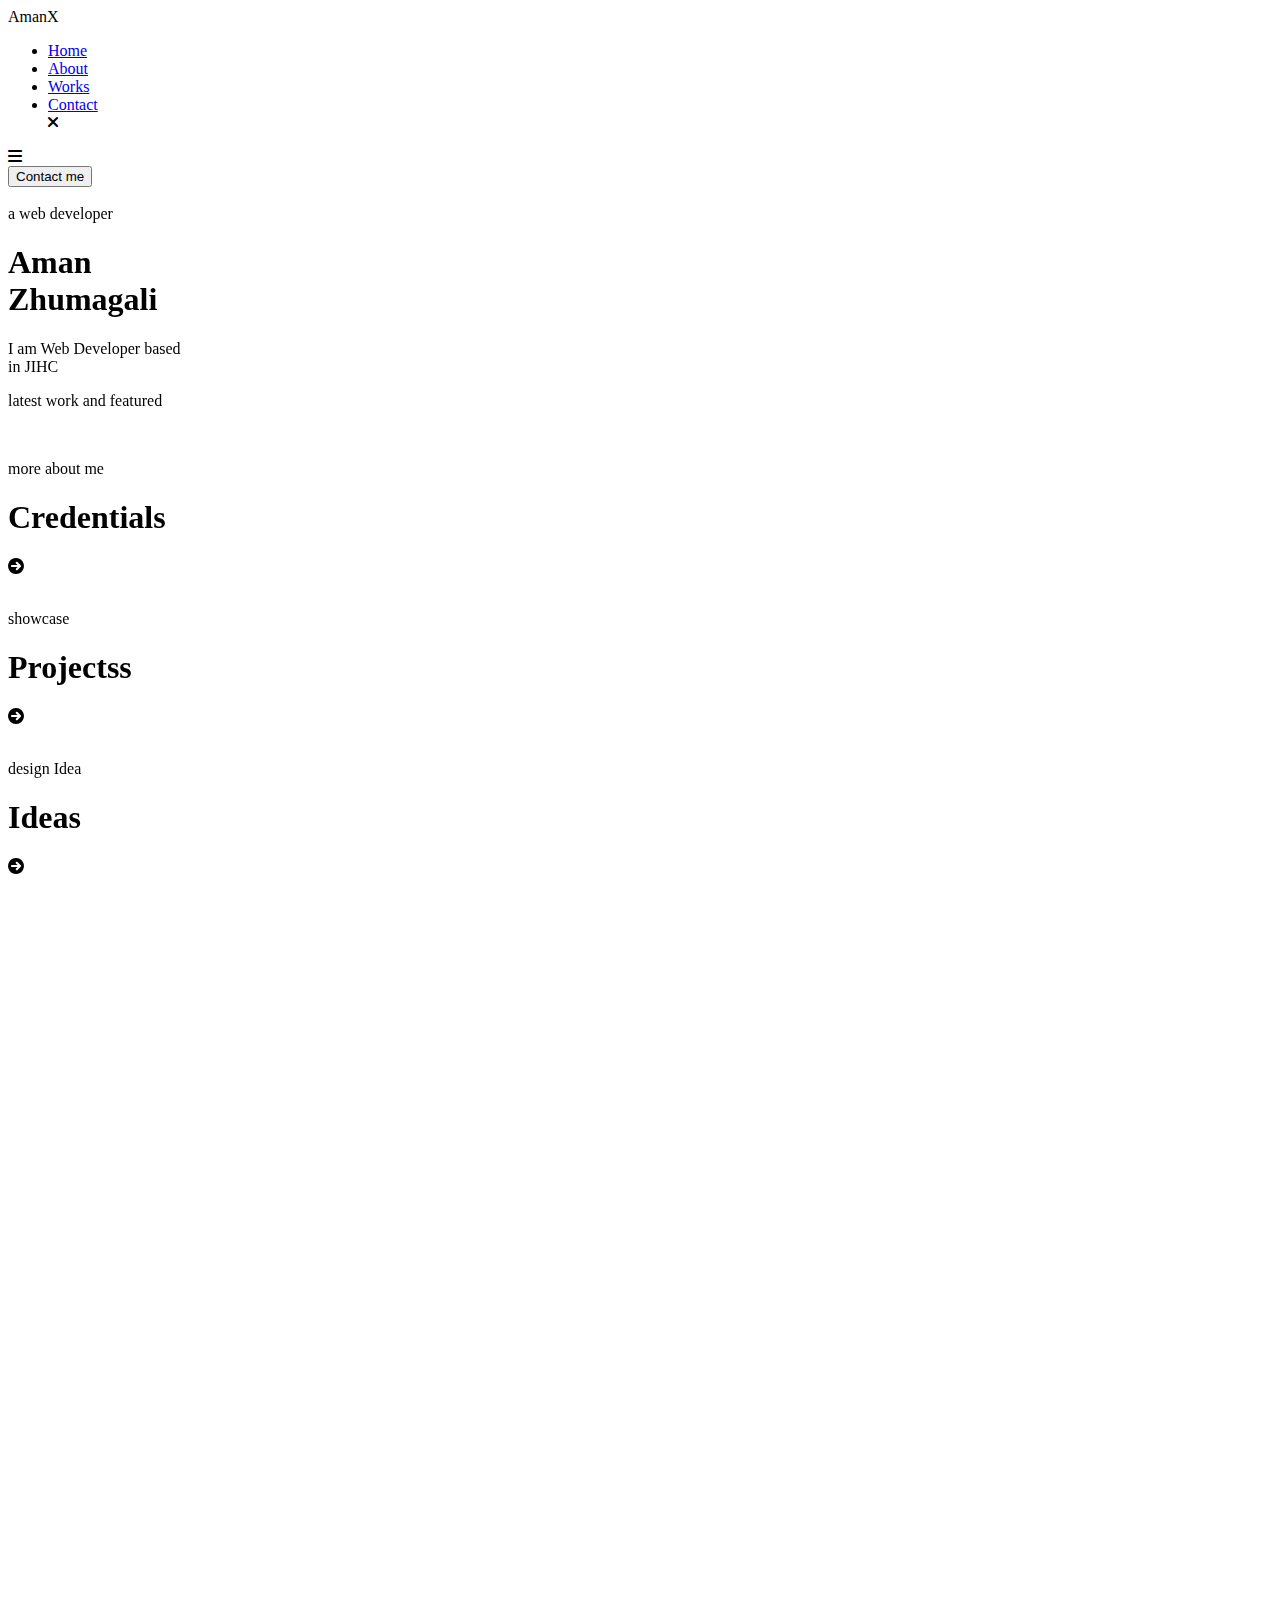
==== index.html @ b25e0215 "Resume: responcive level 3" ====
<!DOCTYPE html>
<html lang="en">

<head>
	<meta charset="UTF-8">
	<meta name="viewport" content="width=device-width, initial-scale=1.0">
	<title>Document</title>
	<link rel="stylesheet" href="../resumeWeb/style.css">
	<link rel="preconnect" href="https://fonts.googleapis.com">
	<link rel="preconnect" href="https://fonts.gstatic.com" crossorigin>
	<link
		href="https://fonts.googleapis.com/css2?family=Poppins:ital,wght@0,100;0,200;0,300;0,400;0,500;0,600;0,700;0,800;0,900;1,100;1,200;1,300;1,400;1,500;1,600;1,700;1,800;1,900&display=swap"
		rel="stylesheet">
	<link rel="stylesheet" href="https://cdnjs.cloudflare.com/ajax/libs/font-awesome/6.0.0/css/all.min.css">
	<link rel="stylesheet" href="https://unpkg.com/aos@next/dist/aos.css" />
</head>

<body>
	<header>
		<div class="head">
			<div class="container">
				<div class="con-ins">
					<div class="title">
						AmanX
					</div>
					<nav id="navbar">
						<ul id="nav">
							<li><a class="active" href="#">Home</a></li>
							<li><a href="./about.html">About</a></li>
							<li><a href="./work.html">Works</a></li>
							<li><a href="./contact.html">Contact</a></li>
							<i id="close" class="fa-solid fa-xmark"></i>
						</ul>
						<i id="bar" class="fa-solid fa-bars"></i>
					</nav>
					<div class="head-button">
						<button>Contact me</button>
					</div>
				</div>
			</div>
		</div>
	</header>
	<main>
		<div class="main-sec">
			<div class="container">
				<div class="g">
					<div class="option-grid">	
						<div class="main-grid">
							<div data-aos="zoom-in-up" data-aos-duration="2000" class="main-profile">
								<div class="profile-img"><img src="../resumeWeb/img/myresumimage.png" alt=""></div>
								<div class="profile-info">
									<span>a web developer</span>
									<h1>Aman <br> Zhumagali</h1>
									<p>I am Web Developer based <br> in JIHC</p>
								</div>
							</div>
							<div data-aos="zoom-in-up" data-aos-duration="2000" class="main-sec-grid">
								<div class="main-active">
									<p>latest work and featured</p>
								</div>
								<div class="main-project-cretate">
									<div class="cretate">
										<img src="../resumeWeb/img/kol.png" alt="">
										<div class="create-info">
											<div class="din-info-in">
												<p>more about me</p>
												<h1>Credentials</h1>
											</div>
											<div>
												<i class="fa-solid fa-circle-arrow-right"></i>
											</div>
										</div>
									</div>
									<div  class="cretate">
										<img src="https://wpriverthemes.com/gridx/wp-content/uploads/2023/04/my-works.png" alt="">
										<div class="create-info">
											<div class="din-info-in">
												<p>showcase</p>
												<h1>Projectss</h1>
											</div>
											<div>
												<i class="fa-solid fa-circle-arrow-right"></i>
											</div>
										</div>
									</div>
								</div>
							</div>
						</div>
						<div class="main-grids">
							<div data-aos="zoom-in-up" data-aos-duration="2000" class="fonts">
								<div class="cretate">
									<img src="https://wpriverthemes.com/gridx/wp-content/uploads/2023/04/gfonts.png" alt="">
									<div class="create-info">
										<div class="din-info-in">
											<p>design Idea</p>
											<h1>Ideas</h1>
										</div>
										<div>
											<i class="fa-solid fa-circle-arrow-right"></i>
										</div>
									</div>
								</div>
							</div>
							<div data-aos="zoom-in-up" data-aos-duration="2000" class="services">
								<div class="cretate">
									<div class="icons-cretate">
										<i class="fa-solid fa-camera"></i>
										<i class="fa-solid fa-pencil"></i>
										<i class="fa-solid fa-square-share-nodes"></i>
										<i class="fa-solid fa-square-phone-flip"></i>
									</div>
									<div class="create-info">
										<div class="din-info-in">
											<p>contact me</p>
											<h1>Contacts</h1>
										</div>
										<div>
											<i class="fa-solid fa-circle-arrow-right"></i>
										</div>
									</div>
								</div>
							</div>
							<div data-aos="zoom-in-up" data-aos-duration="2000" class="prfoiless">
								<div class="cretate">
									<img src="../resumeWeb/img/kol.png" alt="">
									<div class="create-info">
										<div class="din-info-in">
											<p>more about me</p>
											<h1>Credentials</h1>
										</div>
										<div>
											<i class="fa-solid fa-circle-arrow-right"></i>
										</div>
									</div>
								</div>
							</div>
						</div>
						<div data-aos="zoom-in-up" data-aos-duration="2000" class="main-gridss">
							<div class="foot-fir">
								<div class="foot-fir-location">
									<div class="item-1">
										<h1>02</h1>
										<p>month <br> experience</p>
									</div>
									<div class="item-1">
										<h1>03</h1>
										<p>years <br> study in JIHC</p>
									</div>
									<div class="item-1">
										<h1>01</h1>
										<p>years <br> theory in GTS</p>
									</div>
								</div>
							</div>
							<div class="sec-foot">
								<div class="foot-sec">
									<div class="foot-sec-location">
										<div class="foot-title">
											Let's <br> work <span>together</span>
										</div>
										<div class="iconns">
											<i class="fa-solid fa-circle-arrow-right"></i>
										</div>
									</div>
								</div>
							</div>
						</div>
					</div>
				</div>
			</div>
		</div>
	</main>
</body>
<script src="https://unpkg.com/aos@next/dist/aos.js"></script>
<script>
  AOS.init();
</script>
<script>
		const bar = document.getElementById('bar');
		const nav = document.getElementById('navbar');
		const close = document.getElementById('close')

		bar.addEventListener("click", () => {
			nav.classList.toggle('active');
		});
		close.addEventListener("click", () => {
			nav.classList.remove('active');
		})
</script>
</html>
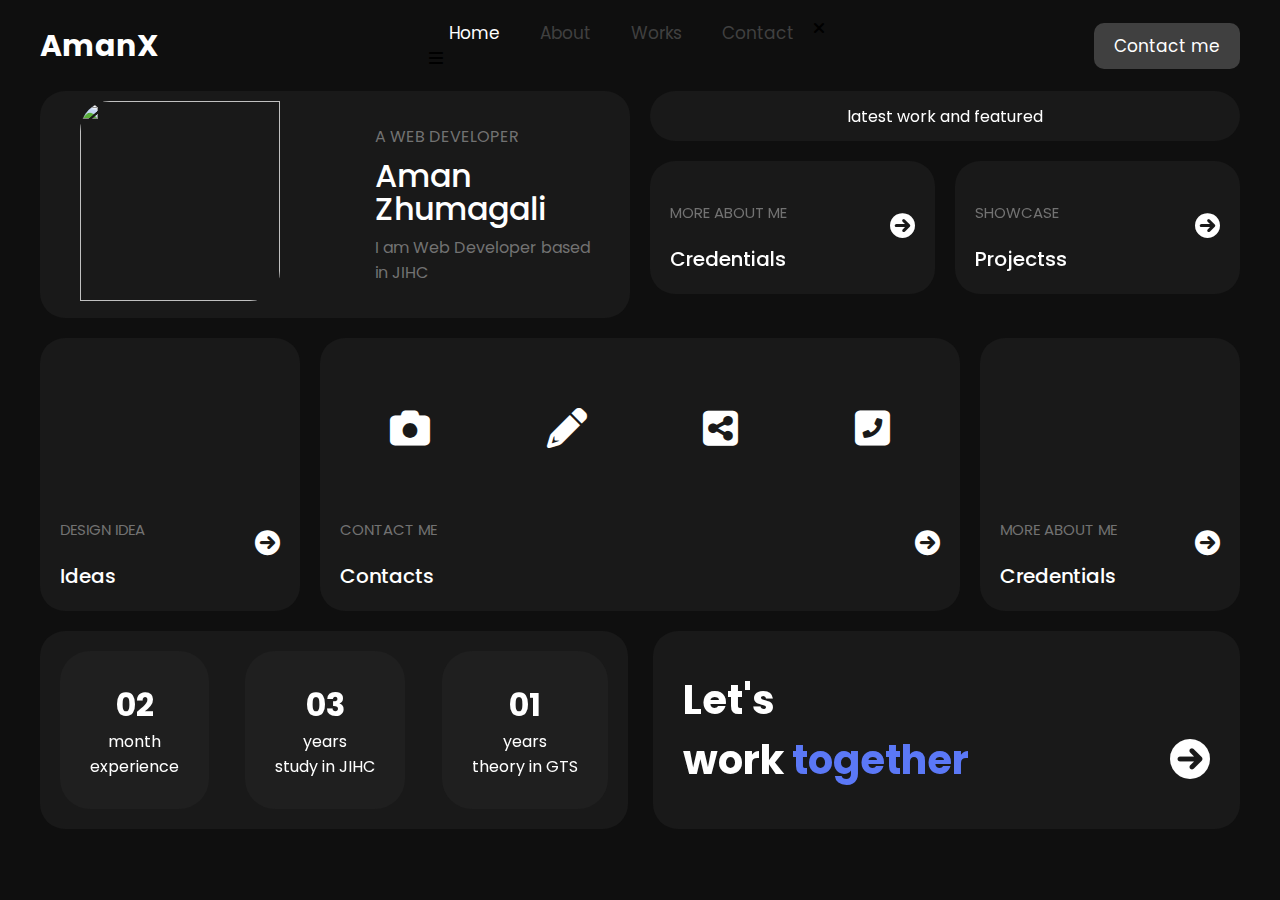
==== commit ad912ae4: "Finished Reume: Level-3" ====
--- a/index.html
+++ b/index.html
@@ -5,7 +5,7 @@
 	<meta charset="UTF-8">
 	<meta name="viewport" content="width=device-width, initial-scale=1.0">
 	<title>Document</title>
-	<link rel="stylesheet" href="../resumeWeb/style.css">
+	<link rel="stylesheet" href="./style.css">
 	<link rel="preconnect" href="https://fonts.googleapis.com">
 	<link rel="preconnect" href="https://fonts.gstatic.com" crossorigin>
 	<link
--- a/style.css
+++ b/style.css
@@ -0,0 +1,824 @@
+* {
+	margin: 0;
+	padding: 0;
+	box-sizing: border-box;
+	font-family: "Poppins", sans-serif;
+	text-decoration: none;
+}
+
+body {
+	background-color: #0f0f0f;
+	min-height: 100vh;
+}
+
+.container {
+	max-width: 1200px;
+	margin: 0 auto;
+}
+
+.con-ins {
+	display: flex;
+	justify-content: space-between;
+	align-items: center;
+	padding: 20px 0;
+}
+
+nav ul {
+	display: flex;
+}
+
+nav ul li a {
+	text-decoration: none;
+	color: #404040;
+	font-size: 17px;
+}
+
+nav ul li a.active {
+	color: white;
+}
+
+nav ul li {
+	list-style: none;
+	padding: 0 20px;
+}
+
+.title {
+	font-size: 30px;
+	color: white;
+	font-weight: bold;
+}
+
+.head-button button {
+	background-color: #404040;
+	color: white;
+	padding: 10px 20px;
+	font-size: 17px;
+	border: none;
+	border-radius: 10px;
+}
+
+.option-grid {
+	display: grid;
+}
+
+.main-profile {
+	background-color: #191919;
+	display: flex;
+	justify-content: space-between;
+	color: white;
+	padding: 10px 40px;
+	align-items: center;
+	border-radius: 25px;
+}
+
+.profile-info span {
+	text-transform: uppercase;
+	color: #727272;
+}
+
+.profile-info h1 {
+	font-weight: 500;
+	line-height: 33px;
+	padding: 10px 0;
+}
+
+.profile-info p {
+	color: #727272;
+}
+
+.main-active {
+	background-color: #191919;
+	height: 50px;
+	border-radius: 25px;
+}
+
+.cretate {
+	background-color: #191919;
+	padding: 20px 20px;
+	border-radius: 25px;
+	color: white;
+}
+
+.main-grid {
+	display: grid;
+	grid-template-columns: repeat(2, 1fr);
+	gap: 20px;
+}
+
+.profile-img img {
+	width: 200px;
+	height: 200px;
+	border-top-left-radius: 30px;
+	border-bottom-right-radius: 30px;
+}
+
+.main-project-cretate {
+	display: grid;
+	grid-template-columns: repeat(2, 1fr);
+	gap: 20px;
+	margin: 20px 0;
+}
+
+.din-info-in h1 {
+	font-size: 20px;
+	font-weight: 500;
+}
+
+.din-info-in p {
+	color: #727272;
+	font-size: 15px;
+	padding: 20px 0;
+	text-transform: uppercase;
+}
+
+.main-active {
+	color: white;
+	display: flex;
+	align-items: center;
+	justify-content: center;
+}
+
+.main-grids {
+	display: grid;
+	grid-template-columns: 260px 1fr 260px;
+	gap: 20px;
+	margin: 20px 0;
+}
+
+.icons-cretate i {
+	color: white;
+	font-size: 40px;
+}
+
+.create-info {
+	display: flex;
+	align-items: center;
+	justify-content: space-between;
+}
+
+.create-info i {
+	font-size: 25px;
+}
+
+.icons-cretate {
+	display: flex;
+	justify-content: space-between;
+}
+
+.cretate {
+	display: flex;
+	flex-direction: column;
+	justify-content: space-between;
+	height: 100%;
+}
+
+.icons-cretate {
+	padding: 50px 50px;
+}
+
+.main-gridss {
+	display: grid;
+	grid-template-columns: repeat(2, 1fr);
+	gap: 25px;
+}
+
+.foot-fir {
+	background-color: #191919;
+	padding: 20px 20px;
+	border-radius: 25px;
+}
+
+.item-1 {
+	background-color: #1f1f1f;
+	color: white;
+	padding: 30px 30px;
+	border-radius: 30px;
+	text-align: center;
+}
+
+.foot-sec {
+	background-color: #191919;
+	height: 100%;
+	border-radius: 25px;
+	display: flex;
+	align-items: center;
+	color: white;
+	font-size: 40px;
+	font-weight: bold;
+	padding: 0 30px;
+}
+
+.foot-sec span {
+	color: #5b78f6;
+}
+
+.foot-fir-location {
+	display: flex;
+	justify-content: space-between;
+}
+
+.foot-sec-location {
+	display: flex;
+	align-items: end;
+	justify-content: space-between;
+	width: 100%;
+}
+
+.sec-first {
+	background-color: #1f1f1f;
+	padding: 25px 25px;
+	border-radius: 30px;
+}
+
+.sec-first img {
+	width: 300px;
+	height: 300px;
+	border-radius: 35px;
+}
+
+.section-header {
+	display: flex;
+	justify-content: space-between;
+}
+
+.sec-title {
+	display: flex;
+	align-items: center;
+	gap: 10px;
+}
+
+.sec-title h1 {
+	font-size: 70px;
+	color: white;
+	text-transform: uppercase;
+	font-weight: 400;
+}
+
+.sec-title img {
+	width: 50px;
+	height: 50px;
+}
+
+.sec-info {
+	background-color: #191919;
+	max-width: 800px;
+	display: flex;
+	align-items: end;
+	height: 70%;
+	color: white;
+	padding-left: 30px;
+	padding-bottom: 30px;
+	padding-right: 30px;
+	border-radius: 30px;
+	position: relative;
+}
+
+.sec-info-title h1 {
+	padding-bottom: 10px;
+}
+
+.sec-info-title img {
+	position: absolute;
+	top: 0;
+}
+
+.section-about {
+	margin-top: 60px;
+}
+
+.section-f {
+	padding: 10px 0;
+}
+
+.experience {
+	background-color: #191919;
+	width: 100%;
+	border-radius: 30px;
+	padding: 20px 20px;
+}
+
+.edu {
+	background-color: #191919;
+	width: 100%;
+	border-radius: 30px;
+	padding: 20px 20px;
+}
+
+.education-box {
+	display: flex;
+	justify-content: space-between;
+	gap: 30px;
+}
+
+.education {
+	margin: 15px 0;
+}
+
+.titl {
+	color: white;
+	font-weight: 300;
+	text-transform: uppercase;
+	font-size: 20px;
+}
+
+.edu-info {
+	padding: 13px 0;
+}
+
+.edu-info h1 {
+	color: white;
+	text-transform: uppercase;
+	font-weight: 300;
+	font-size: 23px;
+}
+
+.edu-info p,
+span {
+	color: #727272;
+}
+
+.telega-box {
+	background-color: #727272;
+	border-radius: 30px;
+	display: flex;
+	justify-content: center;
+	padding: 10px 0;
+	gap: 10px;
+}
+
+.telega-box i {
+	background-color: #191919;
+	border-radius: 50%;
+	padding: 25px 25px;
+	font-size: 30px;
+}
+
+.word-m {
+	background-color: #191919;
+	border-radius: 25px;
+	padding: 20px 20px;
+}
+
+.word-con {
+	display: flex;
+}
+
+.sec-title h1 {
+	text-align: center;
+}
+
+.boxes-word {
+	display: flex;
+	flex-wrap: wrap;
+}
+
+.word-m img {
+	border-radius: 30px;
+}
+
+.word-inf {
+	display: flex;
+	align-items: center;
+	justify-content: space-between;
+	padding: 10px 0;
+}
+
+.word-inf i {
+	font-size: 30px;
+	color: white;
+}
+
+.word-info h1 {
+	color: white;
+	font-weight: 300;
+	font-size: 25px;
+}
+
+.word-m {
+	margin: 9px 9px;
+}
+
+.word-info p {
+	color: #727272;
+	font-size: 12px;
+	text-transform: uppercase;
+}
+
+.word-m img {
+	width: 320px;
+	height: 320px;
+}
+
+.sec-title {
+	display: flex;
+	justify-content: center;
+}
+
+.works {
+	margin: 80px 0;
+}
+
+.contact-con {
+	display: flex;
+	justify-content: space-between;
+}
+
+.contact-first .con {
+	color: white;
+	text-transform: uppercase;
+	font-size: 18px;
+	font-weight: 500;
+}
+
+.mail {
+	display: flex;
+	align-items: center;
+}
+
+.main-icon i {
+	background-color: #1f1f1f;
+	border-radius: 10px;
+	padding: 30px 30px;
+	color: white;
+	font-size: 25px;
+}
+
+.mail-info h1 {
+	color: #727272;
+	text-transform: uppercase;
+	font-size: 20px;
+	font-weight: 300;
+}
+
+.mail-info p {
+	color: white;
+}
+
+.mail {
+	margin: 55px 0;
+}
+
+form {
+	display: flex;
+	flex-direction: column;
+}
+
+.mail-info {
+	padding: 0 30px;
+}
+
+.types h1 {
+	color: white;
+	text-transform: uppercase;
+	font-size: 18px;
+	font-weight: 500;
+}
+
+.types i {
+	background-color: #1f1f1f;
+	border-radius: 50%;
+	padding: 30px 30px;
+	color: white;
+	font-size: 25px;
+	margin: 15px 10px;
+}
+
+.contact-form {
+	display: flex;
+	align-items: center;
+	justify-content: center;
+	margin-top: 4.3rem;
+}
+
+.contact-form form {
+	position: relative;
+	width: 600px;
+}
+
+form input,
+form textarea {
+	width: 100%;
+	padding: 20px;
+	border: none;
+	outline: none;
+	background: #727272;
+	color: var(--text-color);
+	margin-bottom: 20px;
+	border-radius: 10px;
+
+}
+
+form input::placeholder,
+form textarea::placeholder {
+	color: white;
+	font-size: 15px;
+}
+
+form textarea {
+	resize: none;
+}
+
+form .send-btn {
+	display: inline-block;
+	padding: 11px 25px;
+	background: var(--main-color);
+	border: 2px solid var(--main-color);
+	border-radius: 8px;
+	font-size: 15px;
+	font-weight: 600;
+	transition: all .6s;
+}
+
+form .send-btn:hover {
+	background: transparent;
+	color: var(--main-color);
+	box-shadow: 0 0 20px var(--main-color);
+	cursor: pointer;
+
+}
+
+.h-main {
+	display: flex;
+	flex-wrap: wrap;
+	align-items: center;
+	justify-content: space-between;
+	gap: 3rem;
+	margin-bottom: 20px;
+
+}
+
+.h-text h2 {
+	font-size: var(--h2-font);
+	color: var(--main-color);
+	font-weight: 700;
+}
+
+.h-button a {
+	display: inline-block;
+	font-size: 18px;
+	color: var(--text-color);
+	transition: all .7s;
+
+}
+
+.h-button i {
+	margin-left: 6px;
+
+}
+
+.h-button a:hover {
+	transform: translateY(-5px);
+	color: var(--main-color);
+
+}
+
+:root {
+	--bg-color: #1d1e23;
+	--main-color: white;
+	--text-color: #000000;
+
+	--h1-font: 4.6rem;
+	--h2-font: 3.7rem;
+	--p-font: 1rem;
+}
+
+.contact {
+	margin: 60px 0;
+}
+
+
+@media (max-width: 1024px) {
+	.contact-con {
+		display: flex;
+		flex-wrap: wrap;
+		justify-content: center;
+	}
+
+	.word-con {
+		display: flex;
+		flex-wrap: wrap;
+		justify-content: center;
+	}
+
+	.word-man {
+		order: 1;
+	}
+
+	.word-ma {
+		order: 2;
+		display: flex;
+		flex-wrap: wrap;
+		justify-content: center;
+	}
+
+	.boxes-word {
+		display: flex;
+		justify-content: center;
+	}
+
+	.section-header {
+		display: flex;
+		flex-wrap: wrap;
+	}
+
+	.education-box {
+		display: flex;
+		flex-wrap: wrap;
+	}
+
+	.main-grids {
+		display: grid;
+		grid-template-columns: repeat(1, 1fr);
+	}
+
+	.sec-info {
+		max-width: 100%;
+		padding: 80px 0;
+	}
+
+	.container {
+		max-width: 700px;
+	}
+
+	.foot-title {
+		font-size: 30px;
+		padding: 20px 0;
+	}
+
+	.sec-info-title img {
+		display: none;
+	}
+
+	.sec-title {
+		margin: 30px 0;
+	}
+
+	.sec-info {
+		padding: 140px 30px;
+	}
+
+	.section-header {
+		display: flex;
+		justify-content: center;
+	}
+
+	.main-grid {
+		display: grid;
+		grid-template-columns: repeat(1, 1fr);
+	}
+
+	.g {
+		display: flex;
+		justify-content: center;
+	}
+
+	.main-gridss {
+		display: grid;
+		grid-template-columns: repeat(1, 1fr);
+	}
+
+	.main-profile {
+		display: flex;
+		flex-direction: column;
+		align-items: center;
+		text-align: center;
+	}
+}
+
+@media (max-width: 768px) {
+	/* Hidden by default */
+#navbar ul {
+	position: fixed;
+	background-color: #fff;
+	height: 30vh;
+	width: 100%;
+	top: -100vh; /* Start off-screen */
+	left: 0;
+	z-index: 1000;
+	display: flex;
+	flex-direction: column;
+	color: black;
+	justify-content: center;
+	align-items: center;
+	transition: top 0.3s ease-in-out;
+}
+
+#navbar ul li {
+	padding: 10px 0;
+}
+
+/* Show when active */
+#navbar.active ul {
+	top: 0;
+}
+#close {
+	position: absolute;
+	top: 30px;
+	left: 30px;
+	font-size: 30px;
+}
+	#bar {
+		display: flex;
+		color: white;
+		font-size: 30px;
+	}
+
+	.head-button {
+		display: none;
+	}
+
+	.contact-form form {
+		width: 100%;
+	}
+
+	.sec-title h1 {
+		font-size: 35px;
+	}
+
+	.container {
+		max-width: 500px;
+	}
+
+	.sec-info-title h1 {
+		font-size: 25px;
+	}
+
+	.sec-info {
+		padding: 90px 30px;
+	}
+
+	.sec-first img {
+		width: 150px;
+		height: 150px;
+	}
+
+	.section-header {
+		display: flex;
+		justify-content: center;
+	}
+
+	.word-m img {
+		width: 250px;
+		height: 250px;
+	}
+
+	form .send-btn {
+		font-size: 10px;
+	}
+	.cretate {
+		display: none;
+	}
+	.foot-fir-location {
+		display: flex;
+		flex-wrap: wrap;
+		justify-content: center;
+	}
+	.item-1 {
+		margin: 20px 0;
+	}
+}
+
+@media (max-width: 480px) {
+	.container {
+		max-width: 300px;
+	}
+}
+
+.modal {
+	display: none; /* Hidden by default */
+	position: fixed;
+	top: 0;
+	left: 0;
+	width: 100%;
+	height: 100%;
+	background-color: rgba(0, 0, 0, 0.5); /* Background overlay */
+	justify-content: center;
+	align-items: center;
+	z-index: 1000;
+ }
+ 
+ .modal-container {
+	background-color: #fff;
+	padding: 20px;
+	border-radius: 8px;
+ }
+
+ .tin {
+	margin: 60px 0;
+ }
+ 
+ .tin button {
+	background-color: white;
+	padding: 20px 30px;
+	color: black;
+	border-radius: 15px;
+ }
+ .tin p {
+	color: white;
+	font-size: 20px;
+	padding: 30px 0;
+ }
+
+ .telega-box a {
+	color: white;
+ }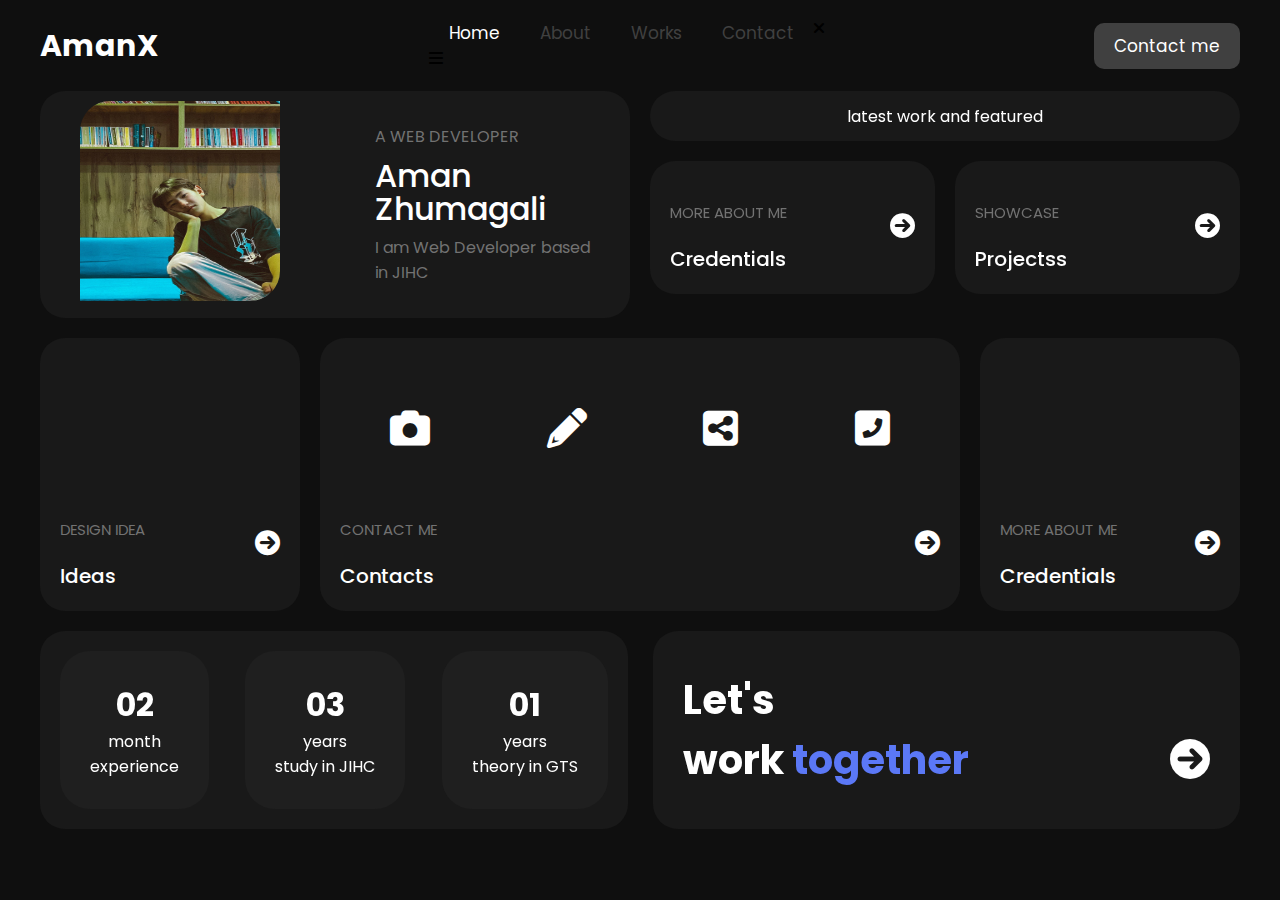
==== commit 6ecb22c3: "Level-3: Resume" ====
--- a/index.html
+++ b/index.html
@@ -47,7 +47,7 @@
 					<div class="option-grid">	
 						<div class="main-grid">
 							<div data-aos="zoom-in-up" data-aos-duration="2000" class="main-profile">
-								<div class="profile-img"><img src="../resumeWeb/img/myresumimage.png" alt=""></div>
+								<div class="profile-img"><img src="./img/myresumimage.png" alt=""></div>
 								<div class="profile-info">
 									<span>a web developer</span>
 									<h1>Aman <br> Zhumagali</h1>
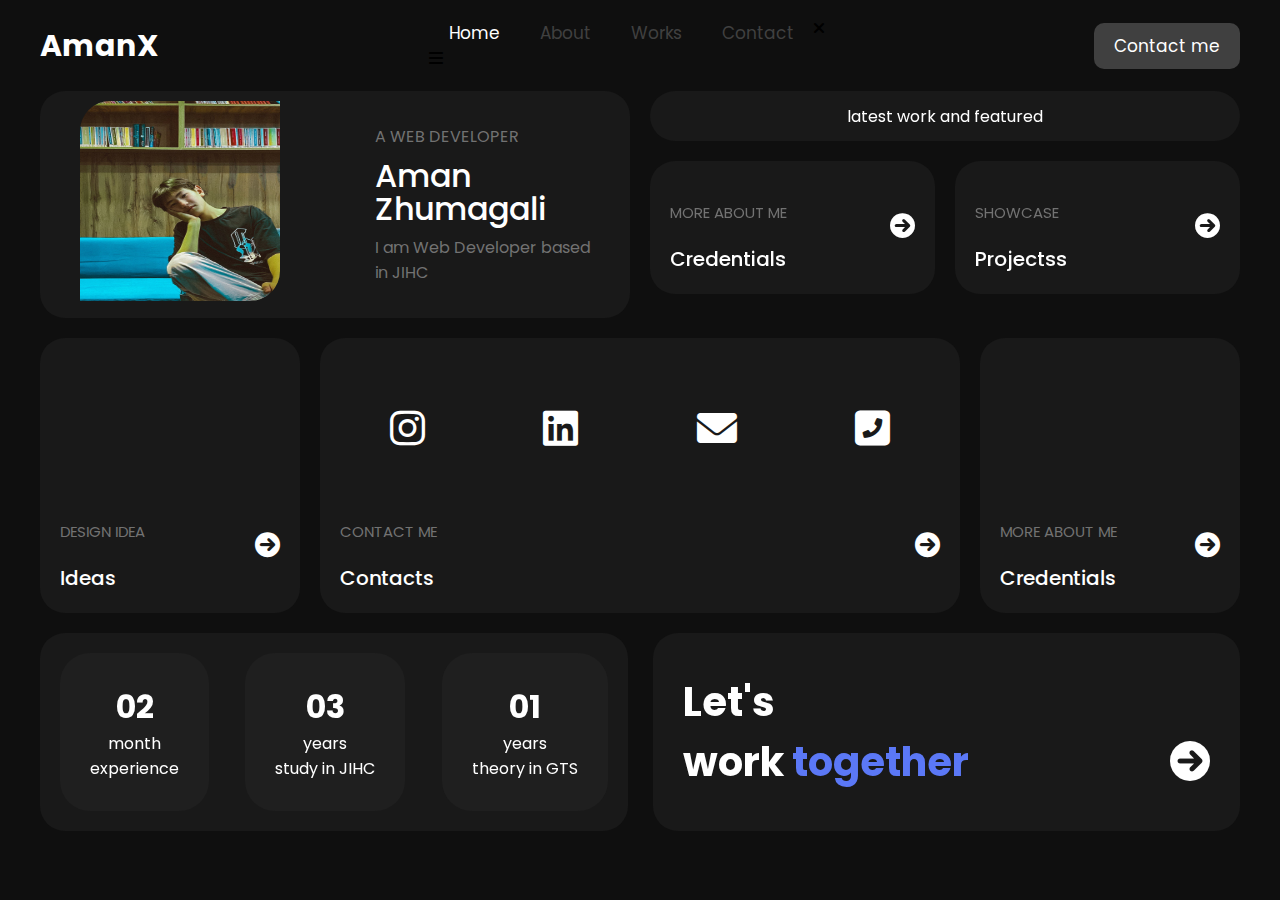
==== commit 9fbfd1a0: "Finished resumeweb: Level" ====
--- a/index.html
+++ b/index.html
@@ -67,7 +67,7 @@
 												<h1>Credentials</h1>
 											</div>
 											<div>
-												<i class="fa-solid fa-circle-arrow-right"></i>
+												<a href="about.html"><i style="color: white;" class="fa-solid fa-circle-arrow-right"></i></a>
 											</div>
 										</div>
 									</div>
@@ -79,7 +79,7 @@
 												<h1>Projectss</h1>
 											</div>
 											<div>
-												<i class="fa-solid fa-circle-arrow-right"></i>
+												<a href="work.html"><i style="color: white;" class="fa-solid fa-circle-arrow-right"></i></a>
 											</div>
 										</div>
 									</div>
@@ -104,12 +104,12 @@
 							<div data-aos="zoom-in-up" data-aos-duration="2000" class="services">
 								<div class="cretate">
 									<div class="icons-cretate">
-										<i class="fa-solid fa-camera"></i>
-										<i class="fa-solid fa-pencil"></i>
-										<i class="fa-solid fa-square-share-nodes"></i>
+										<a href="https://www.instagram.com/amaaitp/"><i style="color: white;" class="fa-brands fa-instagram"></i></a>
+										<a href="https://www.linkedin.com/in/aman-zhumagali-29a73b306/"><i style="color: white;" class="fa-brands fa-linkedin"></i></a>
+										<a href="https://mail.google.com/mail/u/0/#inbox"><i class="fa-solid fa-envelope"></i></a>
 										<i class="fa-solid fa-square-phone-flip"></i>
 									</div>
-									<div class="create-info">
+									<div class="create-info">	
 										<div class="din-info-in">
 											<p>contact me</p>
 											<h1>Contacts</h1>
@@ -129,7 +129,7 @@
 											<h1>Credentials</h1>
 										</div>
 										<div>
-											<i class="fa-solid fa-circle-arrow-right"></i>
+											<a href="about.html"><i style="color: white;" class="fa-solid fa-circle-arrow-right"></i></a>
 										</div>
 									</div>
 								</div>
@@ -159,7 +159,7 @@
 											Let's <br> work <span>together</span>
 										</div>
 										<div class="iconns">
-											<i class="fa-solid fa-circle-arrow-right"></i>
+											<a href="https://www.linkedin.com/in/aman-zhumagali-29a73b306/"><i style="color: white;" class="fa-solid fa-circle-arrow-right"></i></a>
 										</div>
 									</div>
 								</div>
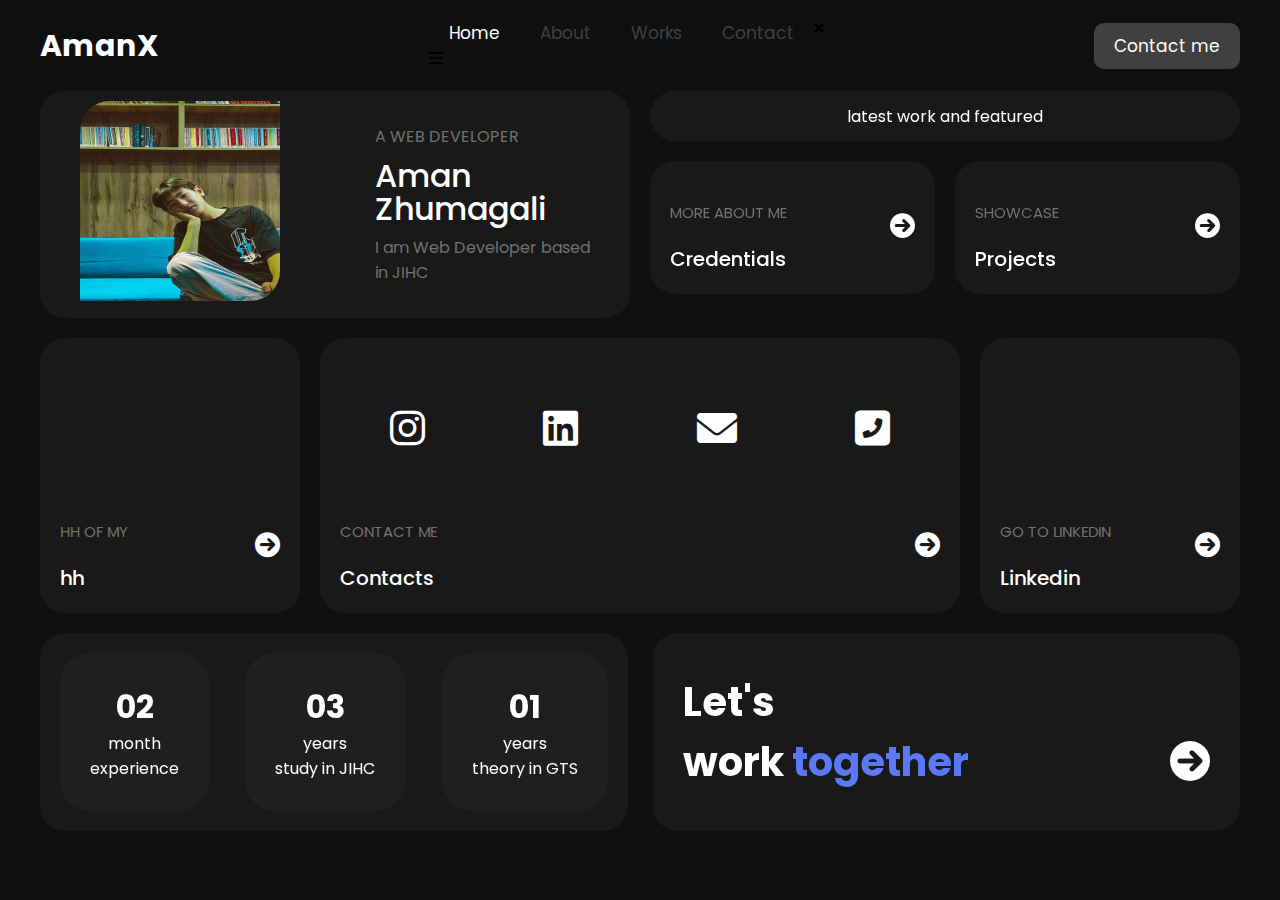
==== commit 31c931cd: "Level 3: finished web resume" ====
--- a/index.html
+++ b/index.html
@@ -34,7 +34,7 @@
 						<i id="bar" class="fa-solid fa-bars"></i>
 					</nav>
 					<div class="head-button">
-						<button>Contact me</button>
+						<a href="contact.html">	<button>Contact me</button></a>
 					</div>
 				</div>
 			</div>
@@ -76,7 +76,7 @@
 										<div class="create-info">
 											<div class="din-info-in">
 												<p>showcase</p>
-												<h1>Projectss</h1>
+												<h1>Projects</h1>
 											</div>
 											<div>
 												<a href="work.html"><i style="color: white;" class="fa-solid fa-circle-arrow-right"></i></a>
@@ -89,11 +89,11 @@
 						<div class="main-grids">
 							<div data-aos="zoom-in-up" data-aos-duration="2000" class="fonts">
 								<div class="cretate">
-									<img src="https://wpriverthemes.com/gridx/wp-content/uploads/2023/04/gfonts.png" alt="">
+									<img  src="https://cs12.pikabu.ru/post_img/big/2021/05/05/8/1620221642186725004.jpg" alt="">
 									<div class="create-info">
 										<div class="din-info-in">
-											<p>design Idea</p>
-											<h1>Ideas</h1>
+											<p>hh of my</p>
+											<h1>hh</h1>
 										</div>
 										<div>
 											<i class="fa-solid fa-circle-arrow-right"></i>
@@ -122,15 +122,15 @@
 							</div>
 							<div data-aos="zoom-in-up" data-aos-duration="2000" class="prfoiless">
 								<div class="cretate">
-									<img src="../resumeWeb/img/kol.png" alt="">
+									<img src="https://encrypted-tbn0.gstatic.com/images?q=tbn:ANd9GcSHLvFy3wirIzUFB_lvX_pWfXIVAfzcizwtpg&s" alt="">
 									<div class="create-info">
 										<div class="din-info-in">
-											<p>more about me</p>
-											<h1>Credentials</h1>
+											<p>go to linkedin</p>
+											<h1>Linkedin</h1>
 										</div>
 										<div>
 											<a href="about.html"><i style="color: white;" class="fa-solid fa-circle-arrow-right"></i></a>
-										</div>
+										</div> 
 									</div>
 								</div>
 							</div>
@@ -159,7 +159,7 @@
 											Let's <br> work <span>together</span>
 										</div>
 										<div class="iconns">
-											<a href="https://www.linkedin.com/in/aman-zhumagali-29a73b306/"><i style="color: white;" class="fa-solid fa-circle-arrow-right"></i></a>
+											<a href="contact.html"><i style="color: white;" class="fa-solid fa-circle-arrow-right"></i></a>
 										</div>
 									</div>
 								</div>
--- a/style.css
+++ b/style.css
@@ -702,7 +702,6 @@
 	align-items: center;
 	transition: top 0.3s ease-in-out;
 }
-
 #navbar ul li {
 	padding: 10px 0;
 }
@@ -821,4 +820,36 @@
 
  .telega-box a {
 	color: white;
- }+ }
+
+ .create-info i {
+	transition: transform 0.3s ease;
+ }
+.create-info i:hover {
+	transform: scale(1.1) translateX(10px); 
+}
+
+.iconns i {
+	transition: transform 0.3s ease;
+}
+
+.iconns i:hover {
+	transform: scale(1.1) translateX(10px); /* Scales and moves to the right */
+}
+
+
+.word-inf i {
+	transition: transform 0.3s ease;
+}
+.word-inf i:hover {
+	transform: scale(1.1) translateX(10px); 
+}
+.types-icons i {
+	transition: transform 0.3s ease, box-shadow 0.3s ease;
+}
+
+.types-icons i:hover {
+	transform: scale(1.1); 
+	box-shadow: 0px 4px 15px rgba(255, 255, 255, 0.6), 
+					0px 4px 10px rgba(200, 200, 200, 0.4); /* White and light shadow */
+}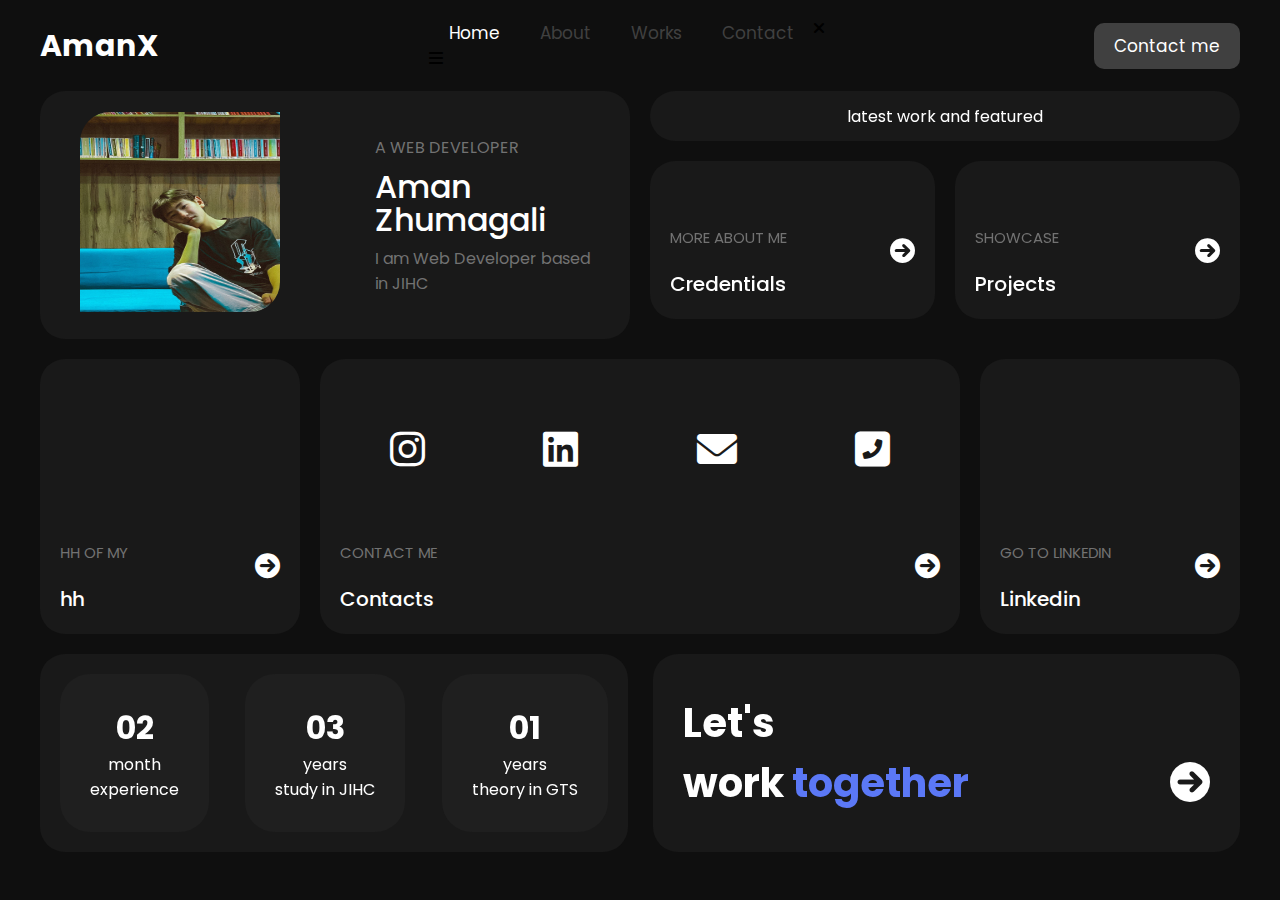
==== commit 7807695b: "Level 3: Finished Web Resume" ====
--- a/index.html
+++ b/index.html
@@ -72,7 +72,7 @@
 										</div>
 									</div>
 									<div  class="cretate">
-										<img src="https://wpriverthemes.com/gridx/wp-content/uploads/2023/04/my-works.png" alt="">
+										<a href="work.html"><img src="https://wpriverthemes.com/gridx/wp-content/uploads/2023/04/my-works.png" alt=""></a>
 										<div class="create-info">
 											<div class="din-info-in">
 												<p>showcase</p>
@@ -89,14 +89,14 @@
 						<div class="main-grids">
 							<div data-aos="zoom-in-up" data-aos-duration="2000" class="fonts">
 								<div class="cretate">
-									<img  src="https://cs12.pikabu.ru/post_img/big/2021/05/05/8/1620221642186725004.jpg" alt="">
+									<img src="https://cs12.pikabu.ru/post_img/big/2021/05/05/8/1620221642186725004.jpg" alt="">
 									<div class="create-info">
 										<div class="din-info-in">
 											<p>hh of my</p>
 											<h1>hh</h1>
 										</div>
 										<div>
-											<i class="fa-solid fa-circle-arrow-right"></i>
+											<a href="https://hh.kz/applicant/resumes?hhtmFrom=main&hhtmFromLabel=header"><i style="color: white;" class="fa-solid fa-circle-arrow-right"></i></a>
 										</div>
 									</div>
 								</div>
@@ -129,7 +129,7 @@
 											<h1>Linkedin</h1>
 										</div>
 										<div>
-											<a href="about.html"><i style="color: white;" class="fa-solid fa-circle-arrow-right"></i></a>
+											<a href="https://www.linkedin.com/notifications/?filter=all"><i style="color: white;" class="fa-solid fa-circle-arrow-right"></i></a>
 										</div> 
 									</div>
 								</div>
